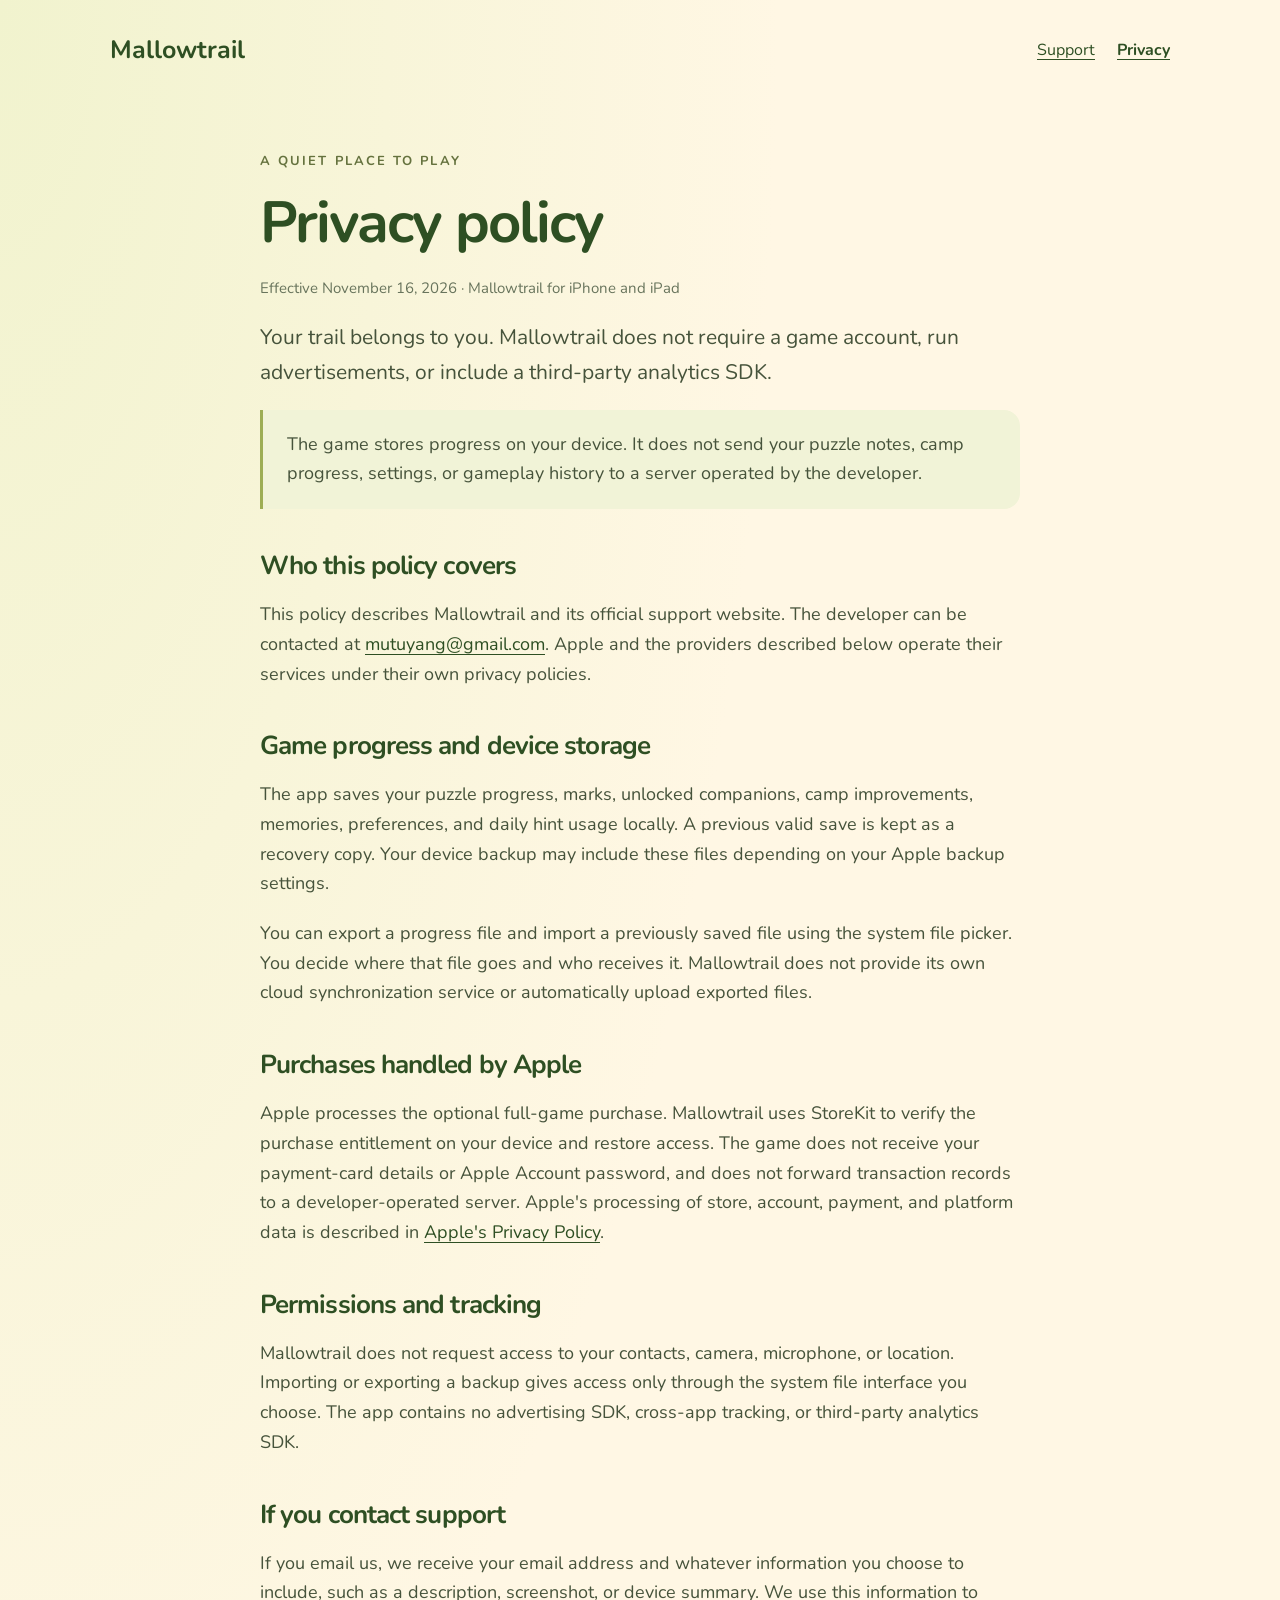
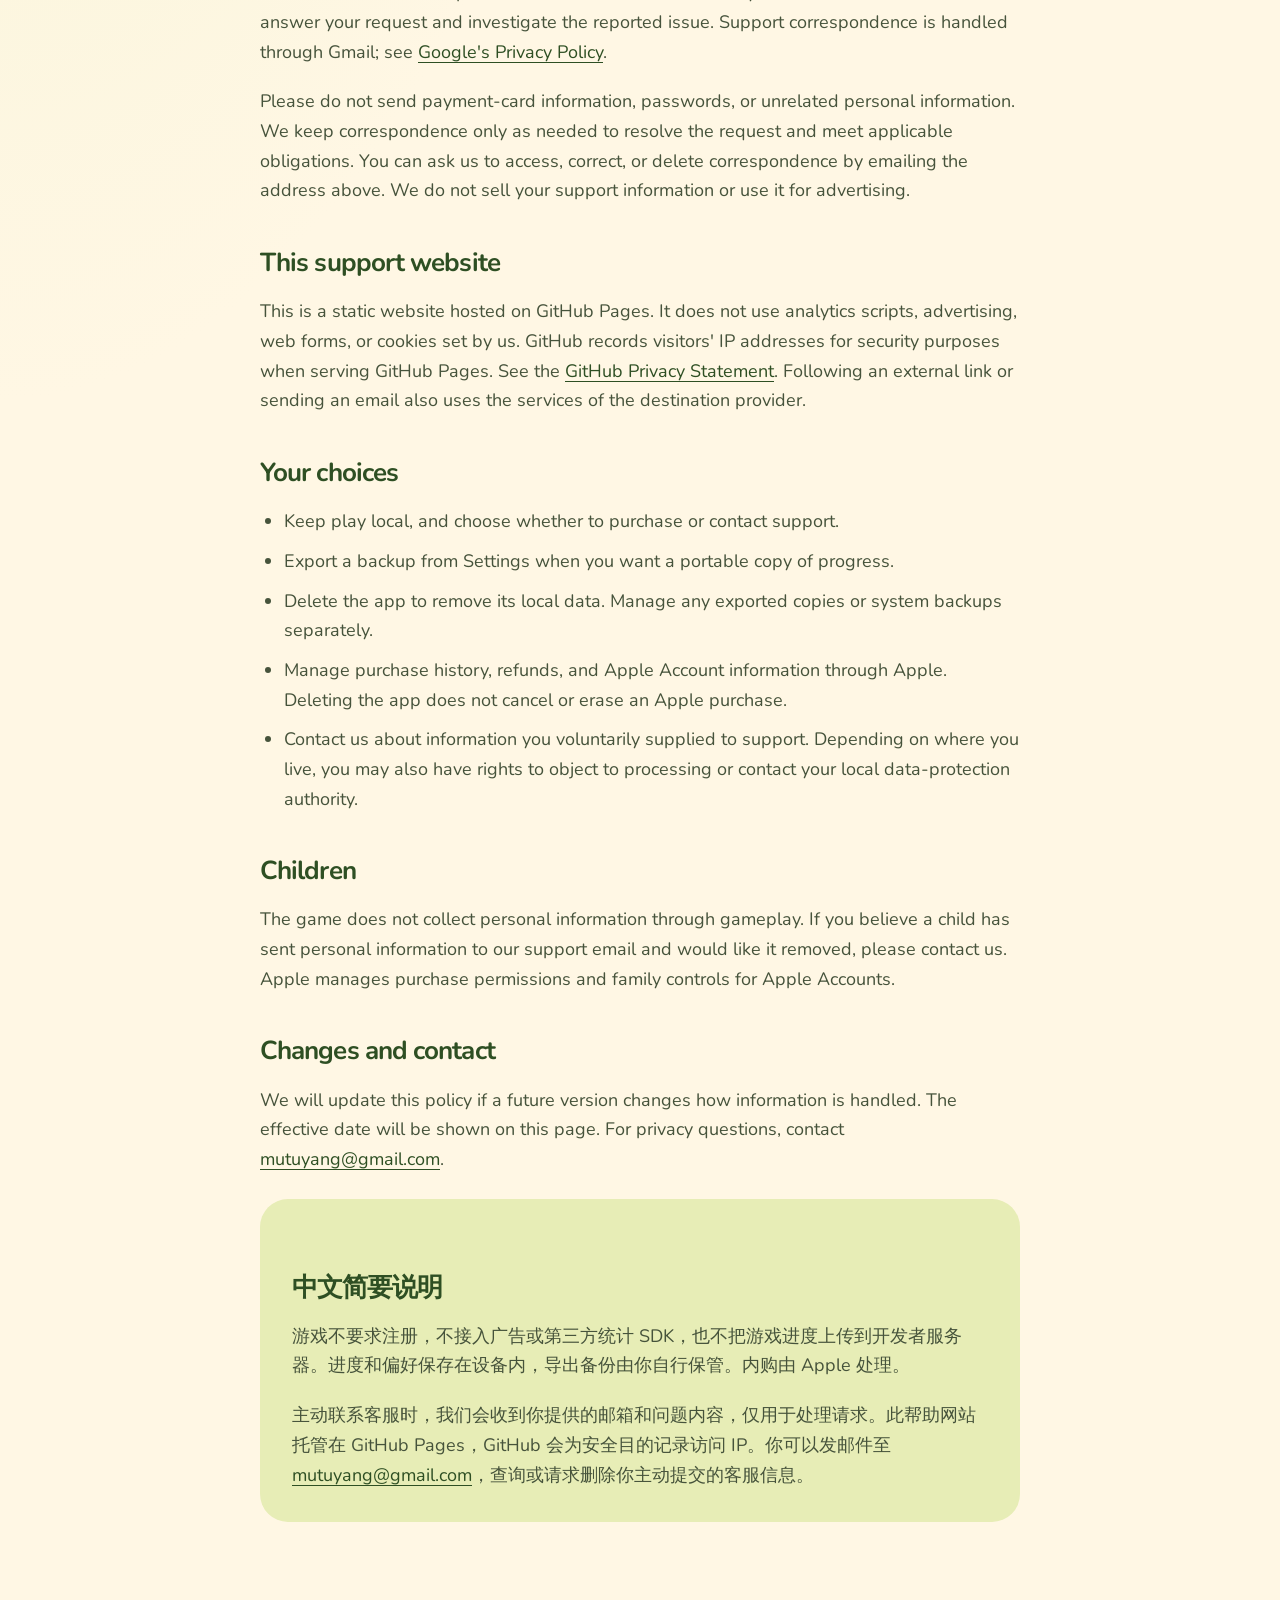
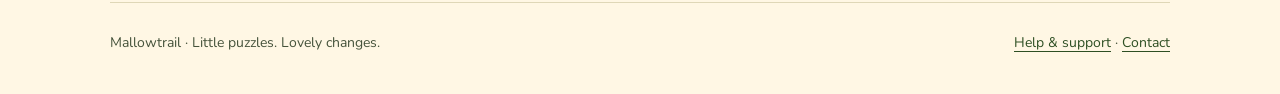
==== privacy.html @ 2c1578db "Publish Mallowtrail support and privacy pages" ====
<!doctype html>
<html lang="en">
<head>
<meta charset="utf-8"><meta name="viewport" content="width=device-width,initial-scale=1"><meta name="theme-color" content="#fff7e4">
<meta name="description" content="How Mallowtrail handles local game progress, Apple purchases, support emails, and visits to this support website.">
<title>Mallowtrail — Privacy Policy</title><link rel="canonical" href="https://mutuyang.github.io/mallowtrail-support/privacy.html"><link rel="stylesheet" href="style.css">
</head>
<body>
<a class="skip" href="#main">Skip to content</a>
<header><a class="brand" href="./">Mallowtrail</a><nav aria-label="Main"><a href="./">Support</a><a href="privacy.html" aria-current="page">Privacy</a></nav></header>
<main id="main" class="legal">
<p class="eyebrow">A quiet place to play</p><h1>Privacy policy</h1><p class="meta">Effective November 16, 2026 · Mallowtrail for iPhone and iPad</p>
<p class="intro">Your trail belongs to you. Mallowtrail does not require a game account, run advertisements, or include a third-party analytics SDK.</p>
<div class="note">The game stores progress on your device. It does not send your puzzle notes, camp progress, settings, or gameplay history to a server operated by the developer.</div>
<h2>Who this policy covers</h2><p>This policy describes Mallowtrail and its official support website. The developer can be contacted at <a href="mailto:mutuyang@gmail.com">mutuyang@gmail.com</a>. Apple and the providers described below operate their services under their own privacy policies.</p>
<h2>Game progress and device storage</h2><p>The app saves your puzzle progress, marks, unlocked companions, camp improvements, memories, preferences, and daily hint usage locally. A previous valid save is kept as a recovery copy. Your device backup may include these files depending on your Apple backup settings.</p><p>You can export a progress file and import a previously saved file using the system file picker. You decide where that file goes and who receives it. Mallowtrail does not provide its own cloud synchronization service or automatically upload exported files.</p>
<h2>Purchases handled by Apple</h2><p>Apple processes the optional full-game purchase. Mallowtrail uses StoreKit to verify the purchase entitlement on your device and restore access. The game does not receive your payment-card details or Apple Account password, and does not forward transaction records to a developer-operated server. Apple's processing of store, account, payment, and platform data is described in <a href="https://www.apple.com/legal/privacy/en-ww/">Apple's Privacy Policy</a>.</p>
<h2>Permissions and tracking</h2><p>Mallowtrail does not request access to your contacts, camera, microphone, or location. Importing or exporting a backup gives access only through the system file interface you choose. The app contains no advertising SDK, cross-app tracking, or third-party analytics SDK.</p>
<h2>If you contact support</h2><p>If you email us, we receive your email address and whatever information you choose to include, such as a description, screenshot, or device summary. We use this information to answer your request and investigate the reported issue. Support correspondence is handled through Gmail; see <a href="https://policies.google.com/privacy">Google's Privacy Policy</a>.</p><p>Please do not send payment-card information, passwords, or unrelated personal information. We keep correspondence only as needed to resolve the request and meet applicable obligations. You can ask us to access, correct, or delete correspondence by emailing the address above. We do not sell your support information or use it for advertising.</p>
<h2>This support website</h2><p>This is a static website hosted on GitHub Pages. It does not use analytics scripts, advertising, web forms, or cookies set by us. GitHub records visitors' IP addresses for security purposes when serving GitHub Pages. See the <a href="https://docs.github.com/en/site-policy/privacy-policies/github-general-privacy-statement">GitHub Privacy Statement</a>. Following an external link or sending an email also uses the services of the destination provider.</p>
<h2>Your choices</h2><ul><li>Keep play local, and choose whether to purchase or contact support.</li><li>Export a backup from Settings when you want a portable copy of progress.</li><li>Delete the app to remove its local data. Manage any exported copies or system backups separately.</li><li>Manage purchase history, refunds, and Apple Account information through Apple. Deleting the app does not cancel or erase an Apple purchase.</li><li>Contact us about information you voluntarily supplied to support. Depending on where you live, you may also have rights to object to processing or contact your local data-protection authority.</li></ul>
<h2>Children</h2><p>The game does not collect personal information through gameplay. If you believe a child has sent personal information to our support email and would like it removed, please contact us. Apple manages purchase permissions and family controls for Apple Accounts.</p>
<h2>Changes and contact</h2><p>We will update this policy if a future version changes how information is handled. The effective date will be shown on this page. For privacy questions, contact <a href="mailto:mutuyang@gmail.com?subject=Mallowtrail%20Privacy">mutuyang@gmail.com</a>.</p>
<aside class="help" lang="zh-CN"><h2>中文简要说明</h2><p>游戏不要求注册，不接入广告或第三方统计 SDK，也不把游戏进度上传到开发者服务器。进度和偏好保存在设备内，导出备份由你自行保管。内购由 Apple 处理。</p><p>主动联系客服时，我们会收到你提供的邮箱和问题内容，仅用于处理请求。此帮助网站托管在 GitHub Pages，GitHub 会为安全目的记录访问 IP。你可以发邮件至 <a href="mailto:mutuyang@gmail.com">mutuyang@gmail.com</a>，查询或请求删除你主动提交的客服信息。</p></aside>
</main>
<footer><span>Mallowtrail · Little puzzles. Lovely changes.</span><span><a href="./">Help & support</a> · <a href="mailto:mutuyang@gmail.com">Contact</a></span></footer>
</body></html>
---- style.css ----
@font-face{font-family:Nunito;src:url('assets/Nunito-Regular.ttf') format('truetype');font-weight:400;font-display:swap}
@font-face{font-family:Nunito;src:url('assets/Nunito-Bold.ttf') format('truetype');font-weight:700 900;font-display:swap}
:root{color-scheme:light;--ink:#2e4f23;--body:#46533b;--paper:#fff7e4;--line:#dfd7b7;--green:#e7edb6;--orange:#ffb92e}
*{box-sizing:border-box}html{scroll-behavior:smooth}body{margin:0;background:radial-gradient(ellipse at top left,#f1f3ce,transparent 43%),var(--paper);color:var(--body);font:18px/1.65 Nunito,ui-rounded,system-ui,sans-serif}a{color:var(--ink);text-underline-offset:4px}a:hover{text-decoration-thickness:2px}a:focus-visible,summary:focus-visible{outline:3px solid #9a5a00;outline-offset:5px}header,main,footer{width:min(1060px,calc(100% - 48px));margin:auto}header{display:flex;justify-content:space-between;align-items:center;gap:24px;padding:30px 0}.brand{font-size:25px;font-weight:900;text-decoration:none;color:var(--ink)}nav{display:flex;gap:22px;font-size:16px}nav a[aria-current=page]{font-weight:900}h1,h2,h3{color:var(--ink);line-height:1.12;margin:0 0 20px;letter-spacing:-.035em}h1{font-size:clamp(42px,6vw,70px);font-weight:900}h2{font-size:30px}h3{font-size:23px}p{margin:0 0 20px}.eyebrow{font-size:13px;font-weight:900;letter-spacing:.16em;text-transform:uppercase;color:#65723e;margin-bottom:18px}.hero{display:grid;grid-template-columns:1.25fr 1fr;align-items:center;gap:24px;padding:62px 0 60px}.hero p{max-width:540px}.friends{display:flex;align-items:flex-end;justify-content:center;min-width:0}.friends img{width:57%;height:auto;object-fit:contain;filter:drop-shadow(0 18px 13px #776e3217)}.friends img+img{margin-left:-15%}.button{display:inline-flex;justify-content:center;align-items:center;border-radius:999px;background:var(--ink);color:#fffbed;padding:14px 25px;font-weight:900;text-decoration:none;min-height:50px}.button:hover{background:#42682f}.contact-note{display:block;font-size:14px;margin:12px 0 0}.cards{display:grid;grid-template-columns:repeat(3,1fr);gap:20px;margin-bottom:58px}.card{background:#fffdf3;border:1px solid var(--line);border-radius:24px;padding:28px 24px;box-shadow:0 8px 24px #77704408}.card .number{display:inline-flex;align-items:center;justify-content:center;width:36px;height:36px;background:var(--green);border-radius:50%;font-weight:900;margin-bottom:20px}.card p{font-size:16px;margin:0}.section{padding:20px 0 40px}.section>p{max-width:700px}.faq{border-top:1px solid var(--line)}details{border-bottom:1px solid var(--line);padding:22px 0}summary{font-weight:900;font-size:21px;color:var(--ink);cursor:pointer;padding-right:12px}details p{margin:18px 0 0;max-width:830px}details ul{margin-top:15px}.help{background:var(--green);border-radius:28px;padding:32px;margin:24px 0 60px}.help p:last-child{margin-bottom:0}.legal{max-width:760px;margin:50px auto 80px}.legal h1{font-size:clamp(38px,6vw,58px)}.legal h2{font-size:26px;margin-top:42px}.legal .intro{font-size:21px}.meta{font-size:15px;color:#68745c}.note{padding:20px 24px;border-left:3px solid #9dad54;background:#f1f3d7;border-radius:0 16px 16px 0}.legal li{margin-bottom:10px}footer{border-top:1px solid var(--line);display:flex;justify-content:space-between;gap:20px;padding:28px 0 40px;font-size:14px}.skip{position:absolute;top:-100px;left:20px;padding:10px;background:#fff}.skip:focus{top:10px}ul{padding-left:24px}.muted{color:#647356}
@media(max-width:700px){body{font-size:17px}header,main,footer{width:calc(100% - 36px)}header{padding:24px 0}.brand{font-size:23px}nav{gap:16px;font-size:14px}.hero{grid-template-columns:1fr;padding:30px 0 35px;gap:5px}.hero h1{max-width:440px}.friends{max-width:340px;margin:10px auto 0}.cards{grid-template-columns:1fr;gap:12px;margin-bottom:36px}.card{padding:22px}.card .number{float:left;margin:0 16px 32px 0}.card h3{font-size:21px;margin-bottom:8px}.card p{margin-left:52px}.help{padding:25px 22px;margin-bottom:40px}.legal{margin:32px auto 50px}footer{display:block}footer span{display:block;margin-bottom:8px}summary{font-size:19px}.legal .intro{font-size:19px}}
@media(prefers-reduced-motion:reduce){html{scroll-behavior:auto}}
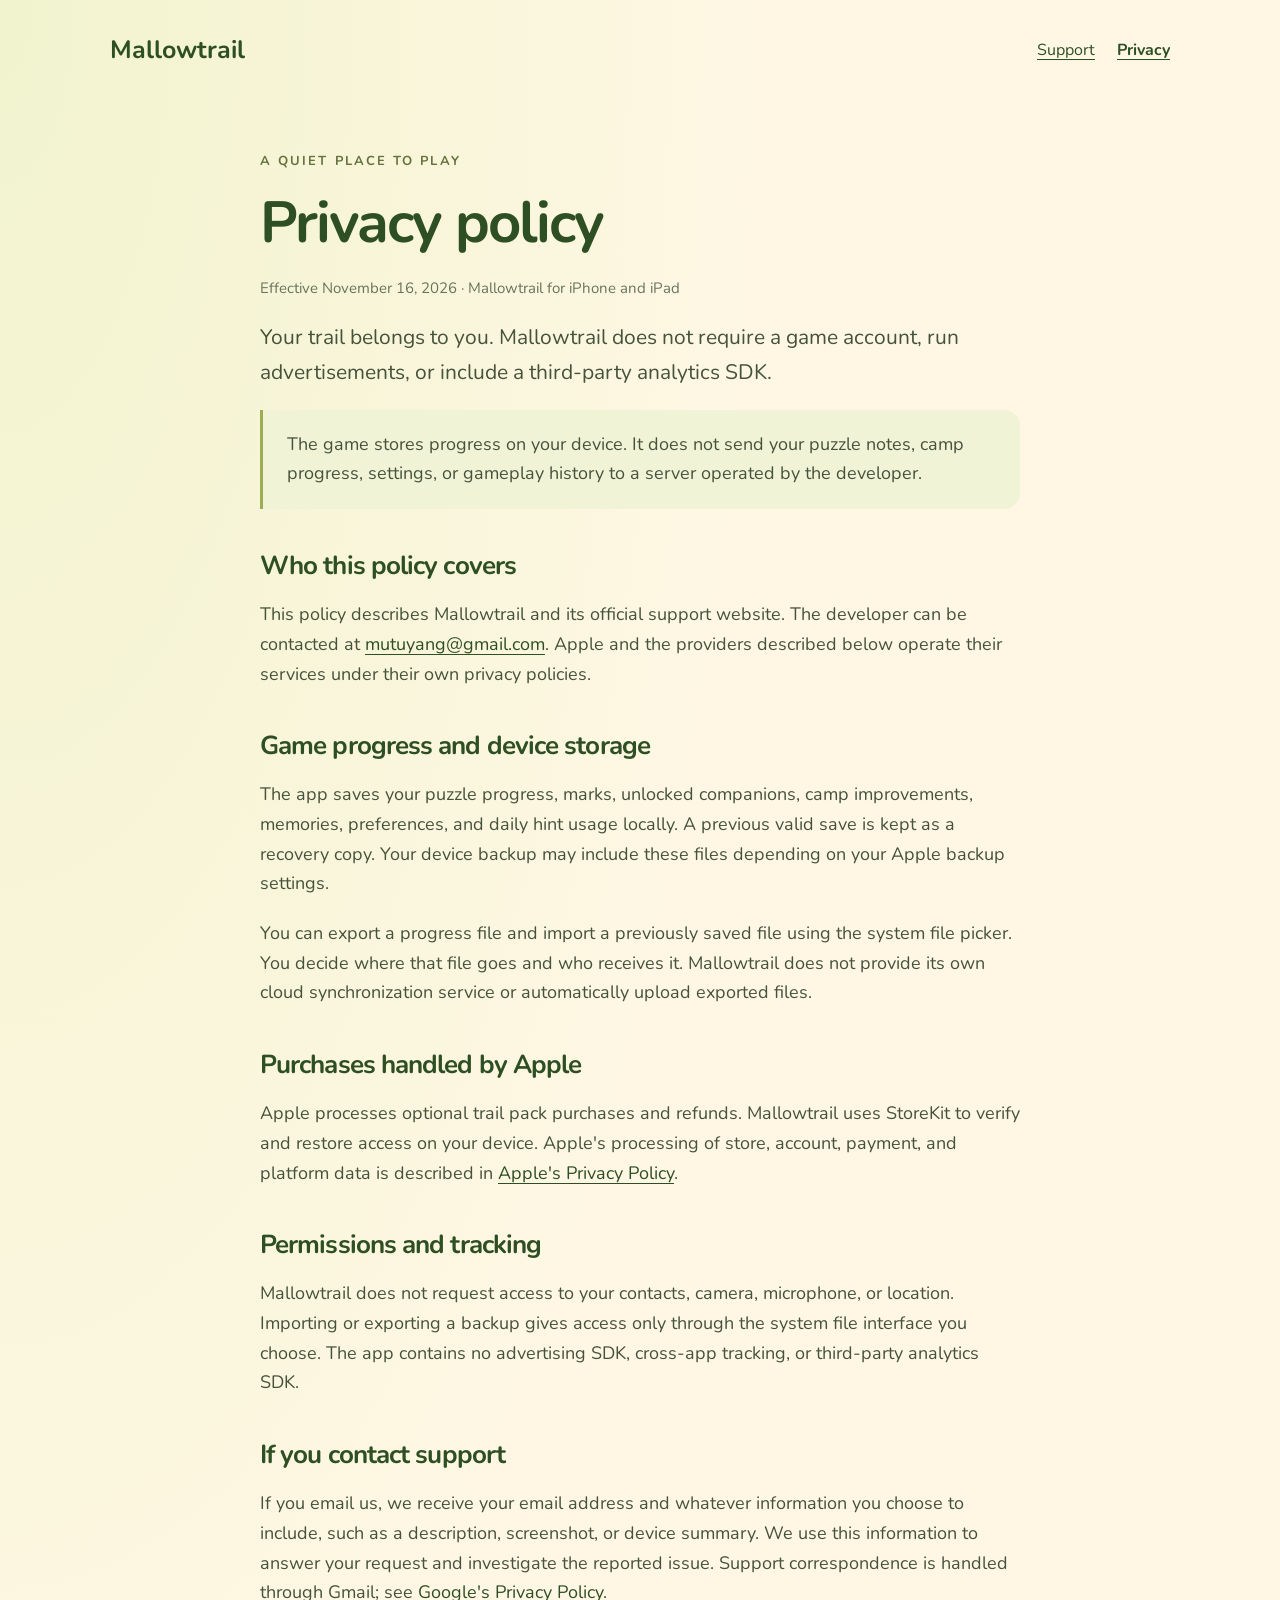
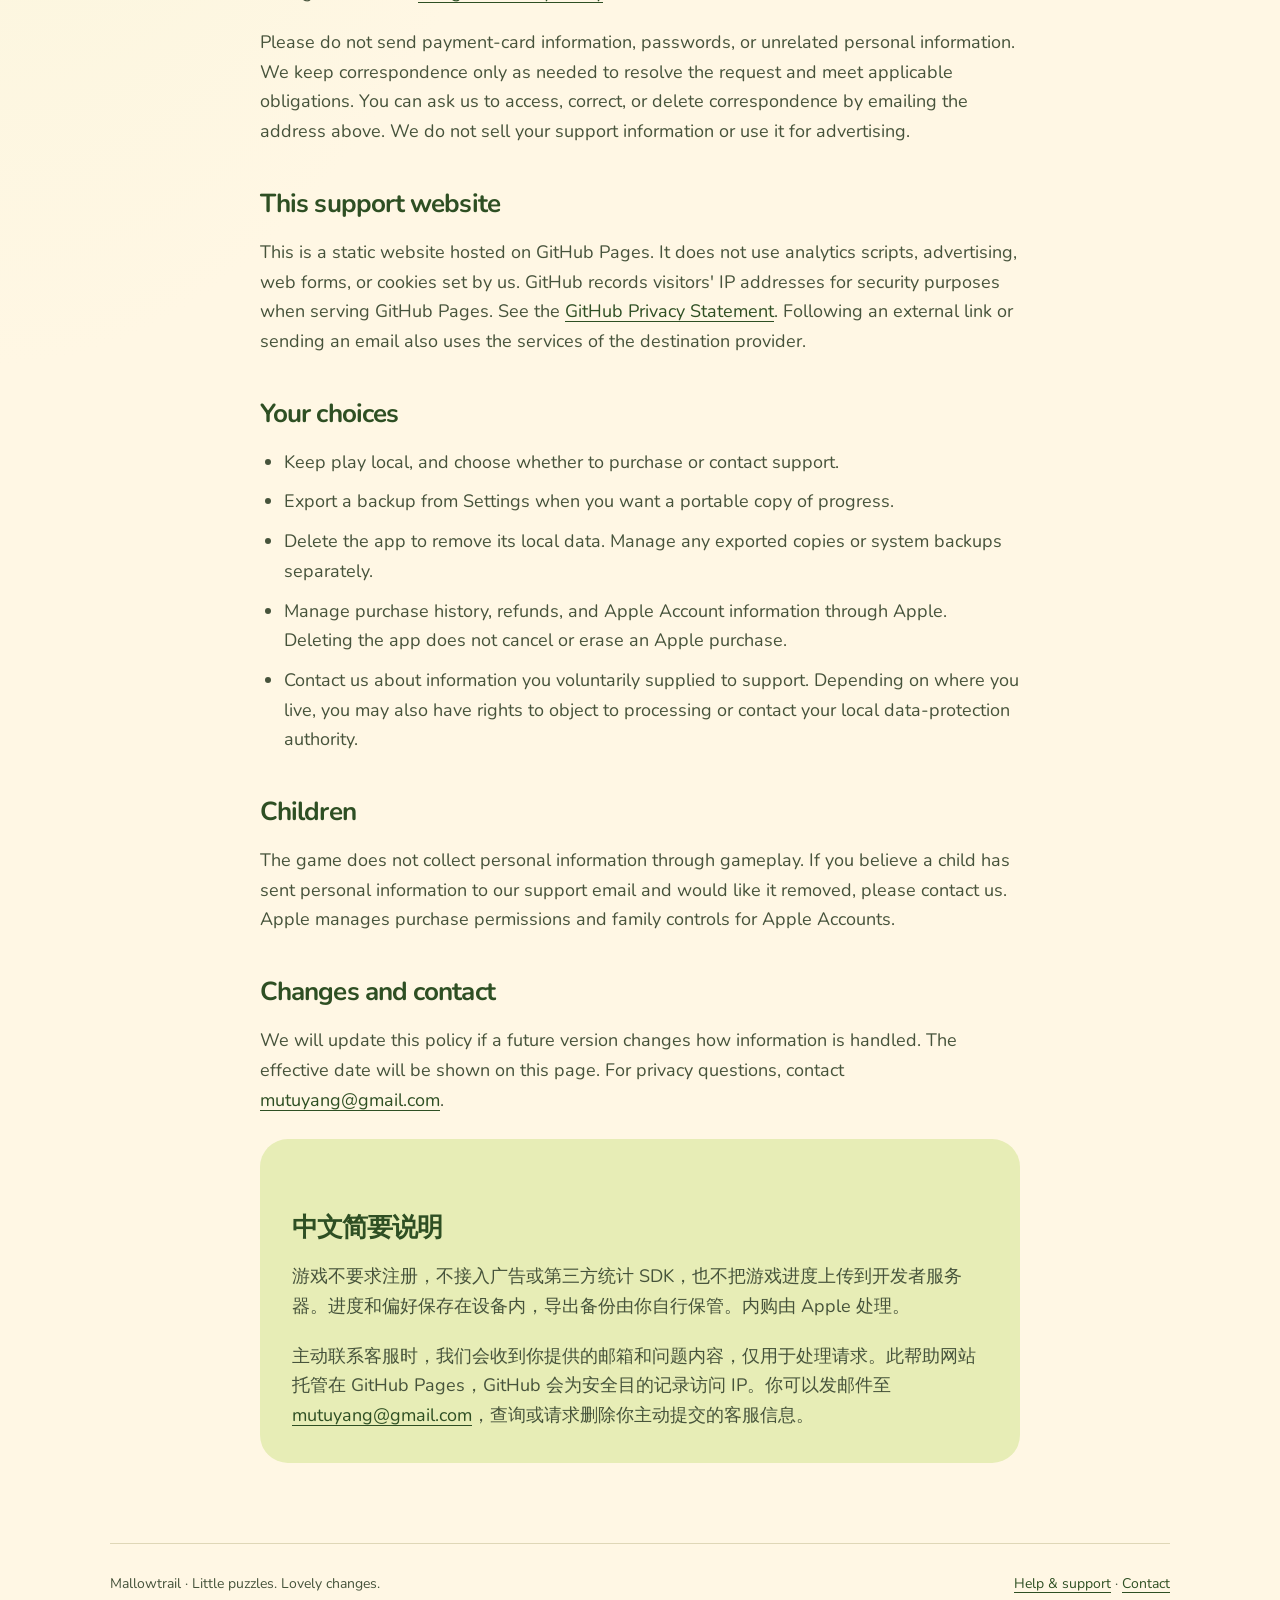
==== commit ef843557: "Update Mallowtrail support for current trail packs" ====
--- a/privacy.html
+++ b/privacy.html
@@ -14,7 +14,7 @@
 <div class="note">The game stores progress on your device. It does not send your puzzle notes, camp progress, settings, or gameplay history to a server operated by the developer.</div>
 <h2>Who this policy covers</h2><p>This policy describes Mallowtrail and its official support website. The developer can be contacted at <a href="mailto:mutuyang@gmail.com">mutuyang@gmail.com</a>. Apple and the providers described below operate their services under their own privacy policies.</p>
 <h2>Game progress and device storage</h2><p>The app saves your puzzle progress, marks, unlocked companions, camp improvements, memories, preferences, and daily hint usage locally. A previous valid save is kept as a recovery copy. Your device backup may include these files depending on your Apple backup settings.</p><p>You can export a progress file and import a previously saved file using the system file picker. You decide where that file goes and who receives it. Mallowtrail does not provide its own cloud synchronization service or automatically upload exported files.</p>
-<h2>Purchases handled by Apple</h2><p>Apple processes the optional full-game purchase. Mallowtrail uses StoreKit to verify the purchase entitlement on your device and restore access. The game does not receive your payment-card details or Apple Account password, and does not forward transaction records to a developer-operated server. Apple's processing of store, account, payment, and platform data is described in <a href="https://www.apple.com/legal/privacy/en-ww/">Apple's Privacy Policy</a>.</p>
+<h2>Purchases handled by Apple</h2><p>Apple processes optional trail pack purchases and refunds. Mallowtrail uses StoreKit to verify and restore access on your device. Apple's processing of store, account, payment, and platform data is described in <a href="https://www.apple.com/legal/privacy/en-ww/">Apple's Privacy Policy</a>.</p>
 <h2>Permissions and tracking</h2><p>Mallowtrail does not request access to your contacts, camera, microphone, or location. Importing or exporting a backup gives access only through the system file interface you choose. The app contains no advertising SDK, cross-app tracking, or third-party analytics SDK.</p>
 <h2>If you contact support</h2><p>If you email us, we receive your email address and whatever information you choose to include, such as a description, screenshot, or device summary. We use this information to answer your request and investigate the reported issue. Support correspondence is handled through Gmail; see <a href="https://policies.google.com/privacy">Google's Privacy Policy</a>.</p><p>Please do not send payment-card information, passwords, or unrelated personal information. We keep correspondence only as needed to resolve the request and meet applicable obligations. You can ask us to access, correct, or delete correspondence by emailing the address above. We do not sell your support information or use it for advertising.</p>
 <h2>This support website</h2><p>This is a static website hosted on GitHub Pages. It does not use analytics scripts, advertising, web forms, or cookies set by us. GitHub records visitors' IP addresses for security purposes when serving GitHub Pages. See the <a href="https://docs.github.com/en/site-policy/privacy-policies/github-general-privacy-statement">GitHub Privacy Statement</a>. Following an external link or sending an email also uses the services of the destination provider.</p>
